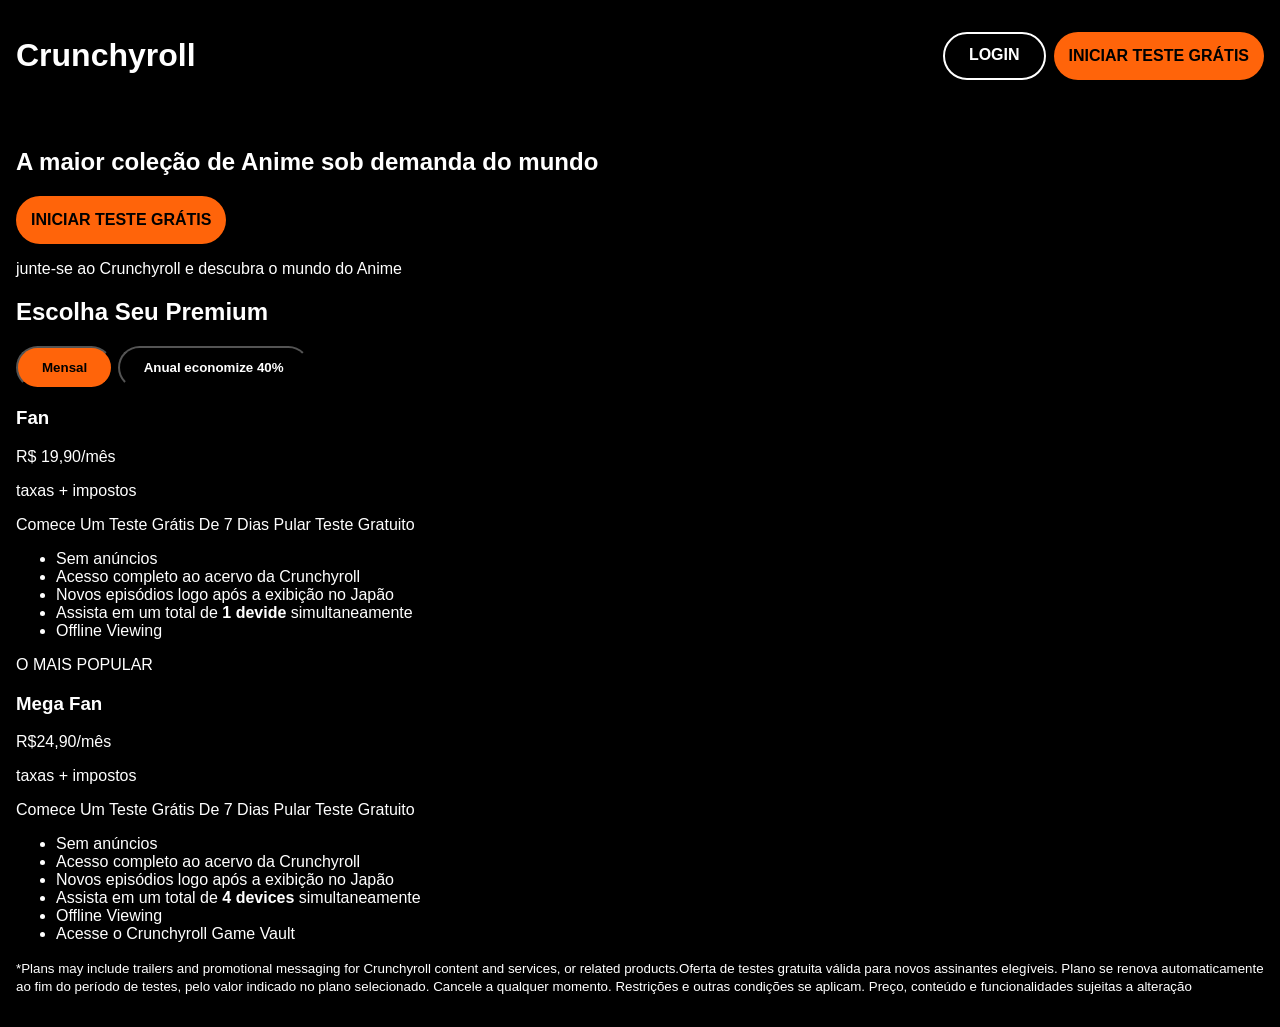
==== teste1/index.html @ 46ba2833 "Add files via upload" ====
<!DOCTYPE html>
<html lang="pt-br">
<head>
    <meta charset="UTF-8">
    <meta name="viewport" content="width=device-width, initial-scale=1.0">
    <title>Crunchyroll</title>
    <link rel="stylesheet" href="style.css">
</head>

<body>

    <header>
        <div class="topo"> <!--Topo da página-->
            <h1><a href="#">Crunchyroll</a></h1>
            <div class="login-teste_gratis">
                <a href="#" class="botao-branco">LOGIN</a>
                <a href="#" class="botao-laranja">INICIAR TESTE GRÁTIS</a>
            </div>
        </div>
    </header>

    <main>
        <section class="teste-gratis">
            <h2>A maior coleção de Anime sob demanda do mundo</h2>
            <a href="#" class="botao-laranja">INICIAR TESTE GRÁTIS</a>
            <p>junte-se ao Crunchyroll e descubra o mundo do Anime</p>
        </section>

        <section class="escolher-assinatura">
            <h2>Escolha Seu Premium</h2>
            <div class="botao-assinatura">
                <button type="button" aria-pressed="true">Mensal</button>
                <button type="button" aria-pressed="false">Anual economize 40%</button>
            </div>
            

            <div class="plano-assinatura">
                <article class="plano">
                     <!-----------------------------------Plano Fan----------------------------------------->
                    <h3 class="plano-nome">Fan</h3>
                    <p class="plano-preco">R$ 19,90/mês</p>
                    <p class="plano-taxa-imposto">taxas + impostos</p>
                    <a href="#" class="plano-teste">Comece Um Teste Grátis De 7 Dias</a>
                    <a href="#" class="pular-teste">Pular Teste Gratuito</a>

                    <ul class="lista-beneficios">
                        <li>Sem anúncios</li>
                        <li>Acesso completo ao acervo da Crunchyroll</li>
                        <li>Novos episódios logo após a exibição no Japão</li>
                        <li>Assista em um total de <strong>1 devide</strong> simultaneamente</li>
                        <li>Offline Viewing</li>
                    </ul>
                </article>


                <article class="plano"> 
                    <!---------------------------------Plano Mega fan----------------------------------------->
                    <span class="plano-destaque">O MAIS POPULAR</span>
                    <h3 class="plano-nome">Mega Fan</h3>
                    <p class="plano-preco">R$24,90/mês</p>
                    <p class="plano-taxa-imposto">taxas + impostos</p>
                    <a href="#" class="plano-teste">Comece Um Teste Grátis De 7 Dias</a>
                    <a href="#" class="pular-teste">Pular Teste Gratuito</a>
                    
                    <ul class="lista-beneficios">
                        <li>Sem anúncios</li>
                        <li>Acesso completo ao acervo da Crunchyroll</li>
                        <li>Novos episódios logo após a exibição no Japão</li>
                        <li>Assista em um total de <strong>4 devices</strong> simultaneamente</li>
                        <li>Offline Viewing</li>
                        <li>Acesse o Crunchyroll Game Vault</li>
                    </ul>
                </article>
            </div>
            <p class="aviso-assinatura"><small>*Plans may include trailers and promotional messaging for Crunchyroll content and services, or related products.Oferta de testes gratuita válida para novos assinantes elegíveis. Plano se renova automaticamente ao fim do período de testes, pelo valor indicado no plano selecionado. Cancele a qualquer momento. Restrições e outras condições se aplicam. Preço, conteúdo e funcionalidades sujeitas a alteração
            </small></p>
        </section>
    </main>
</body>
</html>
---- teste1/style.css ----
/*Primeiras configurações*/
* {box-sizing: border-box;}

:root {
    --cor-laranja: #ff640a; 
    --cor-laranja-claro: #f58342;
    --cor-preto: #000000;
    --cor-branco: #ffffff;
    --padding-padrao: 16px;
    --fonte-arial:Arial, Helvetica, sans-serif;
}

body{
    margin: 0;
    background-color: var(--cor-preto);
    color: var(--cor-branco);
    font-family: var(--fonte-arial);
}
header{ 
    padding: var(--padding-padrao);
}

main{
    padding: var(--padding-padrao);
}
/*-----------------------------------------------------------------------*/
* a{
    text-decoration: none;
    color: var(--cor-branco);
}
a:hover, a:focus-visible{
background-color: var(--cor-laranja-claro);
color: var(--cor-preto);
}

.topo{
display: flex;
align-items: center;
justify-content: space-between;
}

.login-teste_gratis {
    display: flex;
    gap: 8px;
}
.botao-laranja{
    background-color: var(--cor-laranja);
    color: var(--cor-preto);
    border-radius: 999px;
    display: inline-block;
    font-weight: bold;
    padding: 15px;
}

.botao-branco{
    border: 2px solid var(--cor-branco);
    background-color: transparent;
    color: var(--cor-branco);
    border-radius: 999px;
    display: inline-block;
    font-weight: bold;
    padding: 12px 24px;
}

/* padrão: todo botão da pílula começa "desligado" */
.botao-assinatura button {
    background-color: transparent;
    border-radius: 999px;
    display: inline-block;
    font-weight: bold;
    padding: 12px 24px;
}

/* exceção: só o botão ligado fica laranja */
.botao-assinatura [aria-pressed="true"] {
    background-color: var(--cor-laranja);
    color: var(--cor-preto);
}
.botao-assinatura [aria-pressed="false"] {
    color: var(--cor-branco);
    font-weight: bolder;
}
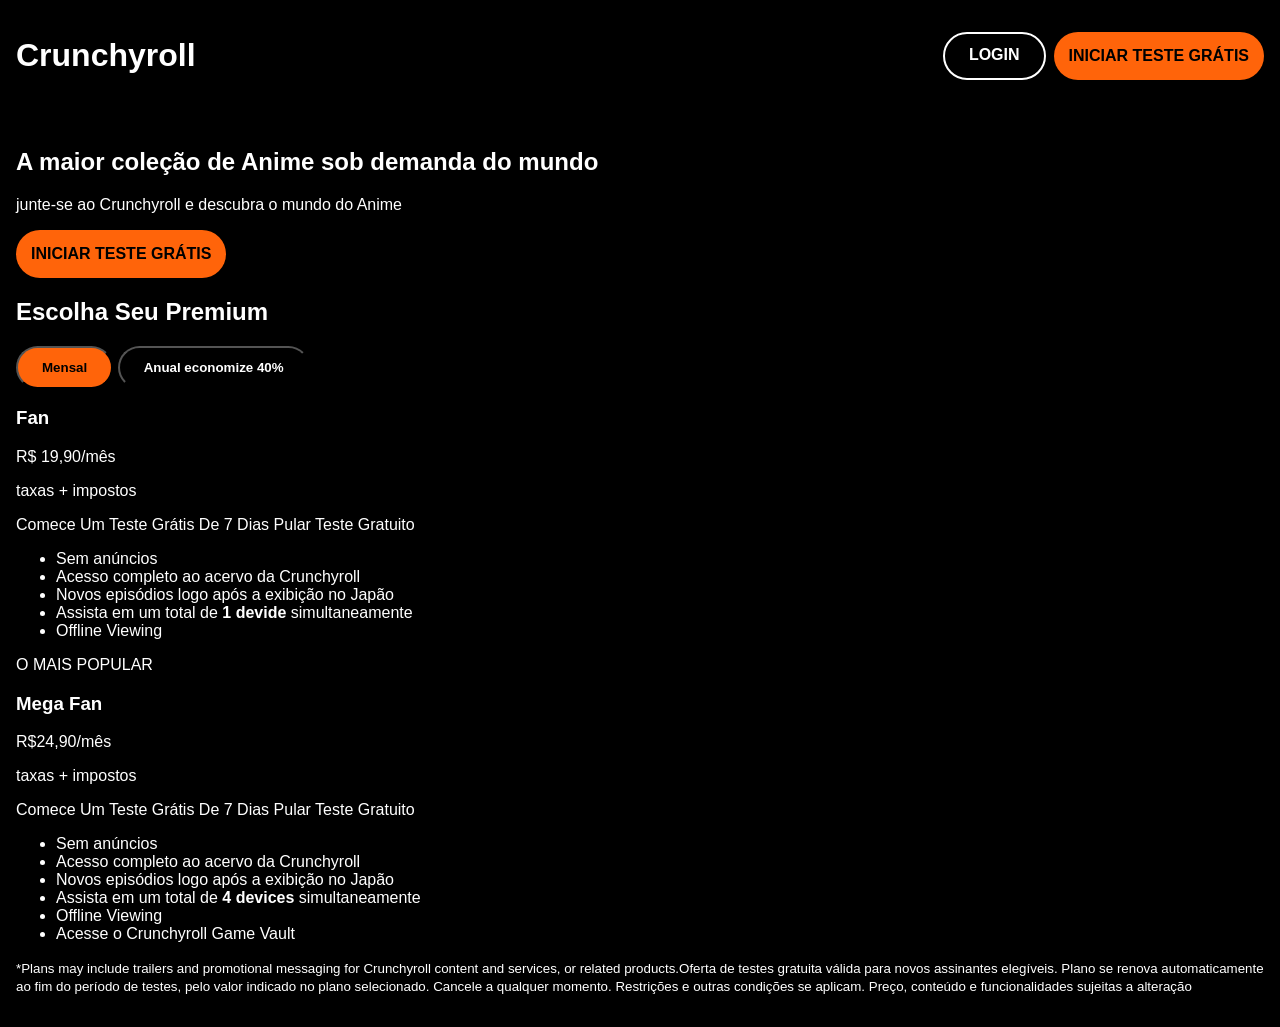
==== commit 09ab28d3: "arrumando html" ====
--- a/teste1/index.html
+++ b/teste1/index.html
@@ -22,8 +22,8 @@
     <main>
         <section class="teste-gratis">
             <h2>A maior coleção de Anime sob demanda do mundo</h2>
+            <p>junte-se ao Crunchyroll e descubra o mundo do Anime</p>
             <a href="#" class="botao-laranja">INICIAR TESTE GRÁTIS</a>
-            <p>junte-se ao Crunchyroll e descubra o mundo do Anime</p>
         </section>
 
         <section class="escolher-assinatura">
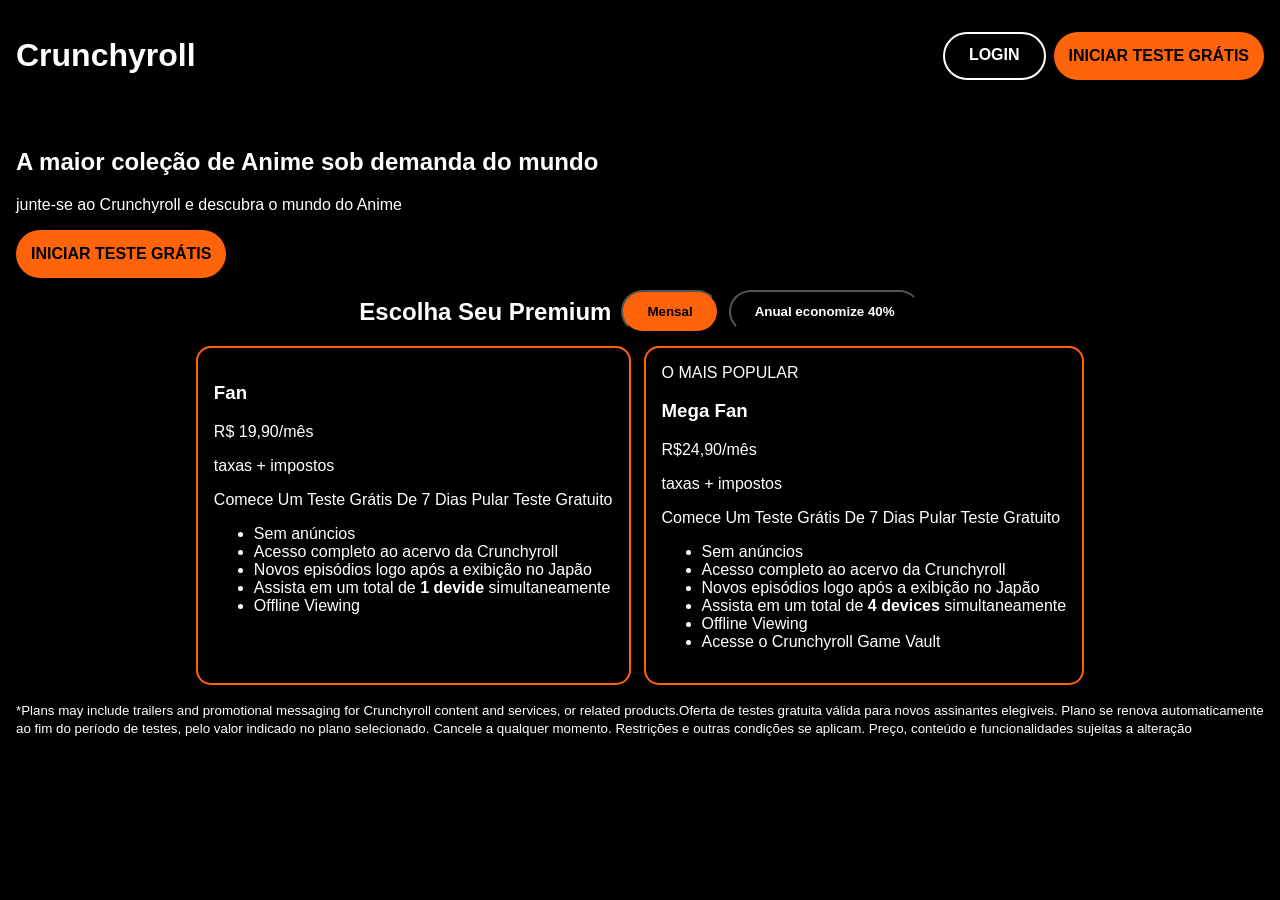
==== commit 49f8e671: "adicionando mais funcionalidades" ====
--- a/teste1/index.html
+++ b/teste1/index.html
@@ -27,15 +27,15 @@
         </section>
 
         <section class="escolher-assinatura">
-            <h2>Escolha Seu Premium</h2>
             <div class="botao-assinatura">
+                 <h2>Escolha Seu Premium</h2>
                 <button type="button" aria-pressed="true">Mensal</button>
                 <button type="button" aria-pressed="false">Anual economize 40%</button>
             </div>
             
 
             <div class="plano-assinatura">
-                <article class="plano">
+                <article class="plano-fan">
                      <!-----------------------------------Plano Fan----------------------------------------->
                     <h3 class="plano-nome">Fan</h3>
                     <p class="plano-preco">R$ 19,90/mês</p>
@@ -53,7 +53,7 @@
                 </article>
 
 
-                <article class="plano"> 
+                <article class="plano-mega"> 
                     <!---------------------------------Plano Mega fan----------------------------------------->
                     <span class="plano-destaque">O MAIS POPULAR</span>
                     <h3 class="plano-nome">Mega Fan</h3>
--- a/teste1/style.css
+++ b/teste1/style.css
@@ -71,6 +71,13 @@
     padding: 12px 24px;
 }
 
+.botao-assinatura{
+    display: flex;
+    align-items: center;
+    justify-content: center;
+    gap:16px 10px;
+}
+
 /* exceção: só o botão ligado fica laranja */
 .botao-assinatura [aria-pressed="true"] {
     background-color: var(--cor-laranja);
@@ -79,4 +86,20 @@
 .botao-assinatura [aria-pressed="false"] {
     color: var(--cor-branco);
     font-weight: bolder;
+}
+
+.plano-assinatura{
+    display: flex;
+    gap: 16px 13px;
+    justify-content: center;
+}
+.plano-fan{
+    border: 2px solid var(--cor-laranja);
+    padding: 16px;
+    border-radius: 15px;
+}
+.plano-mega{
+    border: 2px solid var(--cor-laranja);
+    padding: 16px;
+    border-radius: 15px;
 }
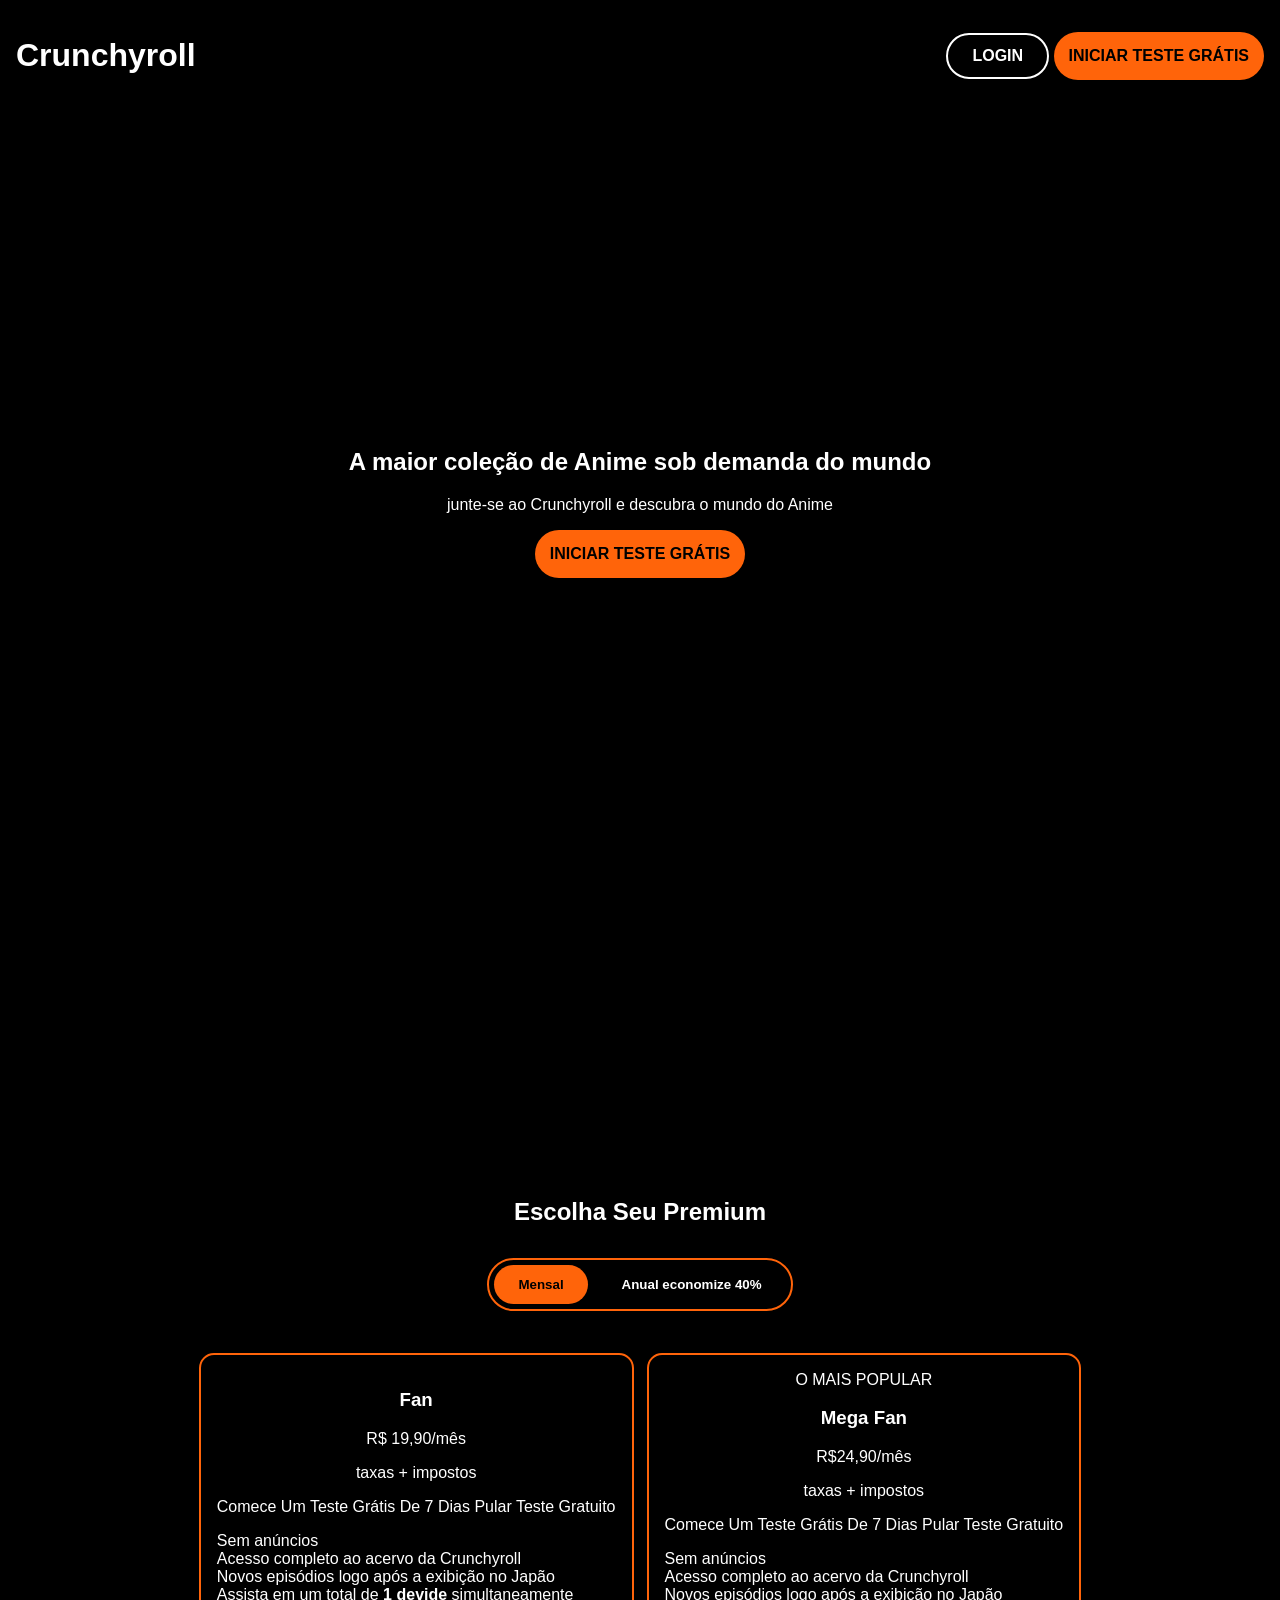
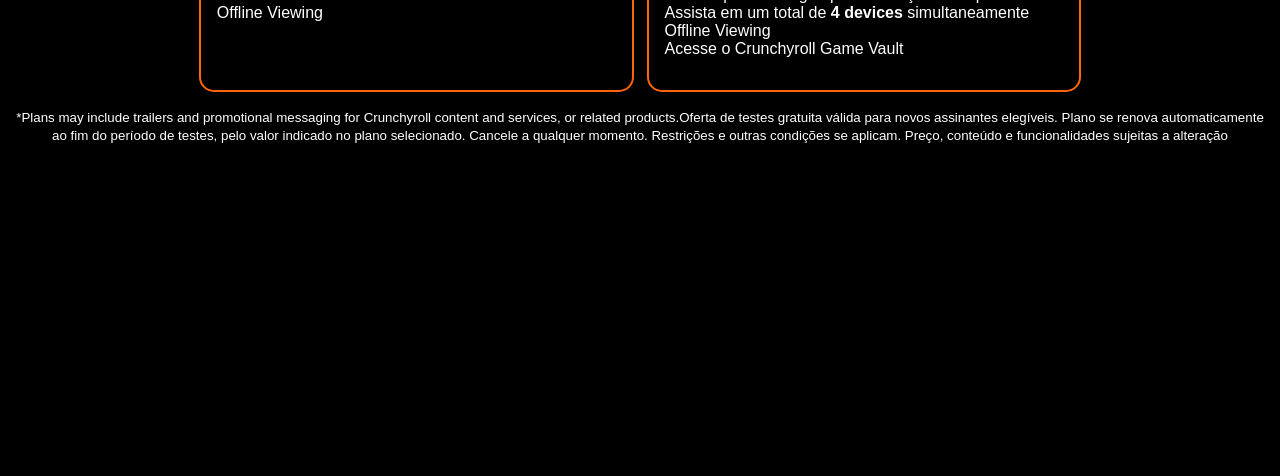
==== commit d0181000: "adicionando mais funcionalidades css" ====
--- a/teste1/index.html
+++ b/teste1/index.html
@@ -27,8 +27,8 @@
         </section>
 
         <section class="escolher-assinatura">
+            <h2>Escolha Seu Premium</h2>
             <div class="botao-assinatura">
-                 <h2>Escolha Seu Premium</h2>
                 <button type="button" aria-pressed="true">Mensal</button>
                 <button type="button" aria-pressed="false">Anual economize 40%</button>
             </div>
--- a/teste1/style.css
+++ b/teste1/style.css
@@ -33,16 +33,39 @@
 color: var(--cor-preto);
 }
 
+/* cada section ganha respiro em cima e embaixo, por dentro */
+section {
+    padding: 300px 0;   /* 64px em cima e embaixo | 0 nas laterais */
+}
+
+/*
+        <div class="topo"> <!--Topo da página-->
+            <h1><a href="#">Crunchyroll</a></h1>
+            <div class="login-teste_gratis">
+                <a href="#" class="botao-branco">LOGIN</a>
+                <a href="#" class="botao-laranja">INICIAR TESTE GRÁTIS</a>
+            </div>
+        </div>
+*/
 .topo{
 display: flex;
 align-items: center;
 justify-content: space-between;
 }
 
-.login-teste_gratis {
-    display: flex;
-    gap: 8px;
+
+/*
+        <section class="teste-gratis">
+            <h2>A maior coleção de Anime sob demanda do mundo</h2>
+            <p>junte-se ao Crunchyroll e descubra o mundo do Anime</p>
+            <a href="#" class="botao-laranja">INICIAR TESTE GRÁTIS</a>
+        </section>
+*/
+.teste-gratis{
+    text-align: center;
 }
+
+/*Personalizando propriedades do botão laranja que ficaria espalhado por todo o site*/
 .botao-laranja{
     background-color: var(--cor-laranja);
     color: var(--cor-preto);
@@ -50,8 +73,9 @@
     display: inline-block;
     font-weight: bold;
     padding: 15px;
+    border: none;
 }
-
+/*Personalizando propriedades do botão laranja que ficaria espalhado por todo o site*/
 .botao-branco{
     border: 2px solid var(--cor-branco);
     background-color: transparent;
@@ -69,15 +93,25 @@
     display: inline-block;
     font-weight: bold;
     padding: 12px 24px;
+    border: none;
+
 }
 
+/*<div class="botao-assinatura">
+    <button type="button" aria-pressed="true">Mensal</button>
+    <button type="button" aria-pressed="false">Anual economize 40%</button>
+</div>*/
 .botao-assinatura{
     display: flex;
     align-items: center;
     justify-content: center;
     gap:16px 10px;
+    border: 2px solid var(--cor-laranja);
+    border-radius: 30px;
+    padding: 5px;
+    width: fit-content;   /*A caixa fica do tamanho exato do conteúdo*/
+    margin: 0 auto 42px;
 }
-
 /* exceção: só o botão ligado fica laranja */
 .botao-assinatura [aria-pressed="true"] {
     background-color: var(--cor-laranja);
@@ -88,18 +122,72 @@
     font-weight: bolder;
 }
 
+/*Aqui vai configurar as 2 assinaturas fan e mega de uma vez*/
 .plano-assinatura{
     display: flex;
     gap: 16px 13px;
     justify-content: center;
 }
+/*
+<article class="plano-fan">
+                     <!-----------------------------------Plano Fan----------------------------------------->
+                    <h3 class="plano-nome">Fan</h3>
+                    <p class="plano-preco">R$ 19,90/mês</p>
+                    <p class="plano-taxa-imposto">taxas + impostos</p>
+                    <a href="#" class="plano-teste">Comece Um Teste Grátis De 7 Dias</a>
+                    <a href="#" class="pular-teste">Pular Teste Gratuito</a>
+
+                    <ul class="lista-beneficios">
+                        <li>Sem anúncios</li>
+                        <li>Acesso completo ao acervo da Crunchyroll</li>
+                        <li>Novos episódios logo após a exibição no Japão</li>
+                        <li>Assista em um total de <strong>1 devide</strong> simultaneamente</li>
+                        <li>Offline Viewing</li>
+                    </ul>
+                </article>
+*/
 .plano-fan{
     border: 2px solid var(--cor-laranja);
     padding: 16px;
     border-radius: 15px;
 }
+
+/*
+            <article class="plano-mega"> 
+                    <!---------------------------------Plano Mega fan----------------------------------------->
+                    <span class="plano-destaque">O MAIS POPULAR</span>
+                    <h3 class="plano-nome">Mega Fan</h3>
+                    <p class="plano-preco">R$24,90/mês</p>
+                    <p class="plano-taxa-imposto">taxas + impostos</p>
+                    <a href="#" class="plano-teste">Comece Um Teste Grátis De 7 Dias</a>
+                    <a href="#" class="pular-teste">Pular Teste Gratuito</a>
+                    
+                    <ul class="lista-beneficios">
+                        <li>Sem anúncios</li>
+                        <li>Acesso completo ao acervo da Crunchyroll</li>
+                        <li>Novos episódios logo após a exibição no Japão</li>
+                        <li>Assista em um total de <strong>4 devices</strong> simultaneamente</li>
+                        <li>Offline Viewing</li>
+                        <li>Acesse o Crunchyroll Game Vault</li>
+                    </ul>
+                </article>
+*/
 .plano-mega{
     border: 2px solid var(--cor-laranja);
     padding: 16px;
     border-radius: 15px;
+}
+
+
+.escolher-assinatura{
+    text-align: center;
+}
+
+.escolher-assinatura h2{
+    margin-bottom: 32px;
+}
+.lista-beneficios{
+    list-style: none;
+    text-align: left;
+    padding: 0;
 }
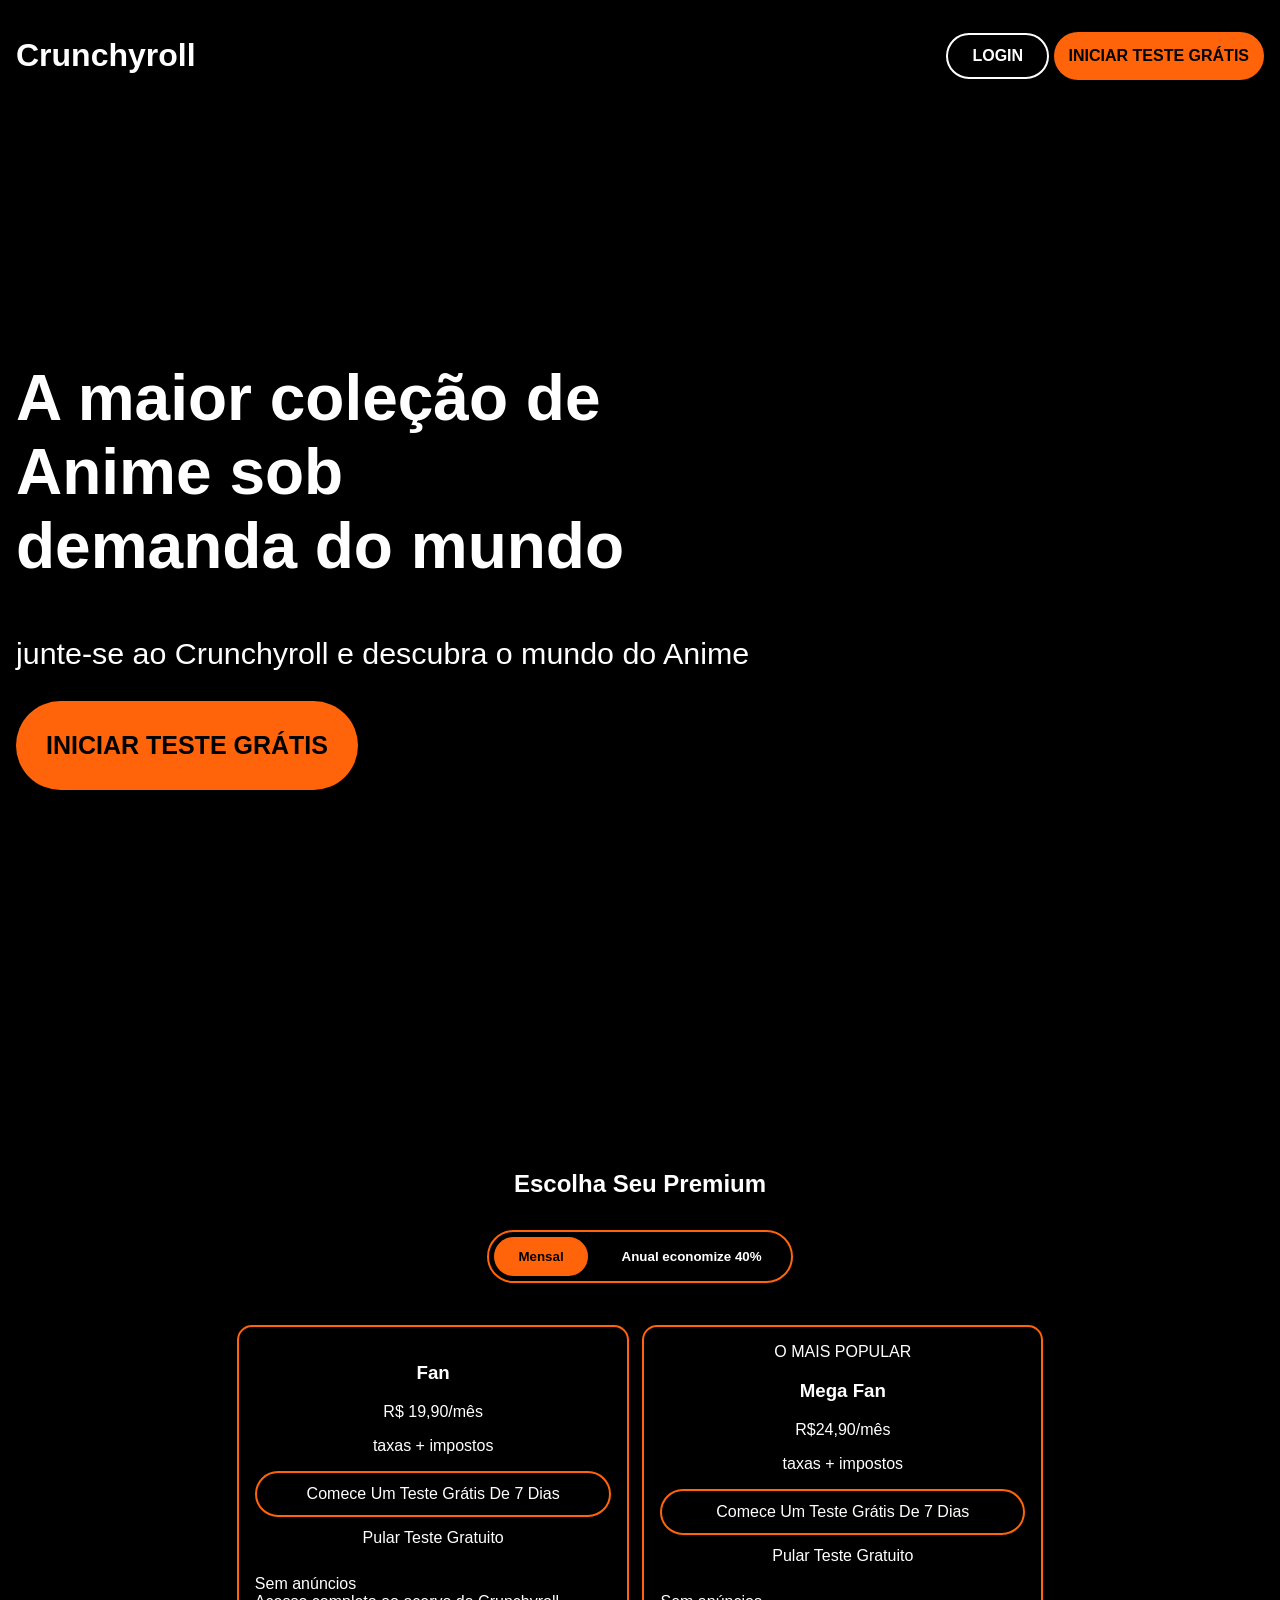
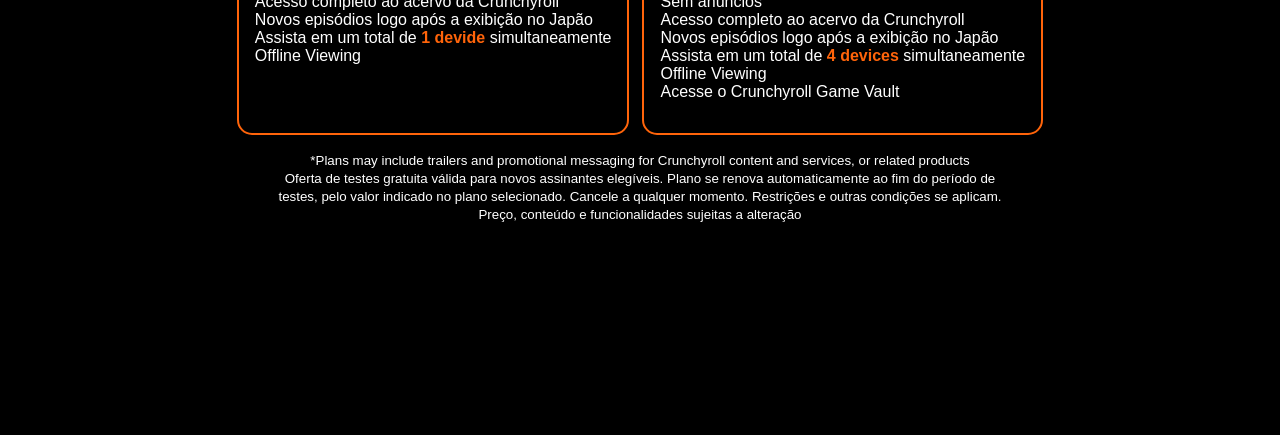
==== commit 4b2dea81: "salvando mais pendencias de css" ====
--- a/teste1/index.html
+++ b/teste1/index.html
@@ -21,7 +21,7 @@
 
     <main>
         <section class="teste-gratis">
-            <h2>A maior coleção de Anime sob demanda do mundo</h2>
+            <h2>A maior coleção de <br>Anime sob <br>demanda do mundo</h2>
             <p>junte-se ao Crunchyroll e descubra o mundo do Anime</p>
             <a href="#" class="botao-laranja">INICIAR TESTE GRÁTIS</a>
         </section>
@@ -72,7 +72,8 @@
                     </ul>
                 </article>
             </div>
-            <p class="aviso-assinatura"><small>*Plans may include trailers and promotional messaging for Crunchyroll content and services, or related products.Oferta de testes gratuita válida para novos assinantes elegíveis. Plano se renova automaticamente ao fim do período de testes, pelo valor indicado no plano selecionado. Cancele a qualquer momento. Restrições e outras condições se aplicam. Preço, conteúdo e funcionalidades sujeitas a alteração
+            <p class="aviso-assinatura"><small>*Plans may include trailers and promotional messaging for Crunchyroll content and services, or related products <br>
+                Oferta de testes gratuita válida para novos assinantes elegíveis. Plano se renova automaticamente ao fim do período de <br> testes, pelo valor indicado no plano selecionado. Cancele a qualquer momento. Restrições e outras condições se aplicam. <br> Preço, conteúdo e funcionalidades sujeitas a alteração
             </small></p>
         </section>
     </main>
--- a/teste1/style.css
+++ b/teste1/style.css
@@ -29,13 +29,13 @@
     color: var(--cor-branco);
 }
 a:hover, a:focus-visible{
-background-color: var(--cor-laranja-claro);
-color: var(--cor-preto);
+
+color: var(--cor-branco);
 }
 
 /* cada section ganha respiro em cima e embaixo, por dentro */
 section {
-    padding: 300px 0;   /* 64px em cima e embaixo | 0 nas laterais */
+    padding: 180px 0;   /* 64px em cima e embaixo | 0 nas laterais */
 }
 
 /*
@@ -62,7 +62,22 @@
         </section>
 */
 .teste-gratis{
-    text-align: center;
+    text-align: left;
+    margin: 0   
+}
+
+.teste-gratis h2 {
+    font-size: 4rem;      /* o título grande */
+}
+
+.teste-gratis a{
+    font-size: 25px;
+    font-weight: 700;
+    padding: 30px;
+}
+
+.teste-gratis p{
+    font-size: 1.9rem;
 }
 
 /*Personalizando propriedades do botão laranja que ficaria espalhado por todo o site*/
@@ -190,4 +205,29 @@
     list-style: none;
     text-align: left;
     padding: 0;
+}
+
+.plano-teste{
+    border: 2px solid var(--cor-laranja);
+    padding: 12px;
+    border-radius: 30px;
+    background-color: transparent;
+}
+
+.plano-teste:hover{
+    color: var(--cor-laranja-claro);
+}
+.pular-teste{
+    padding: 12px;
+}
+
+.pular-teste:hover{
+    color: var(--cor-laranja-claro);
+}
+.plano-teste, .pular-teste {
+    display: block;   /* cada link ocupa a própria linha */
+}
+
+strong{
+    color: var(--cor-laranja);
 }
